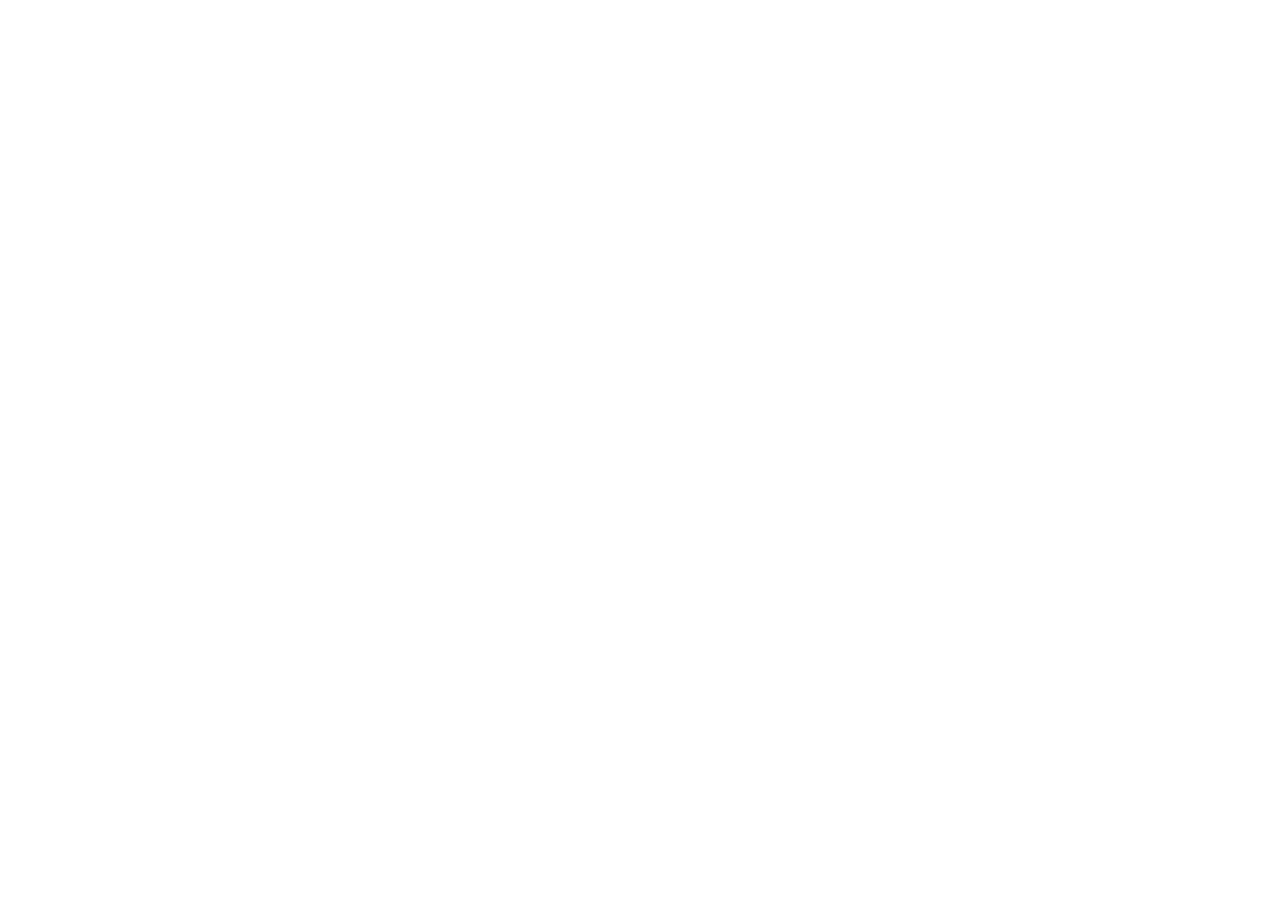
==== nosotros.html @ f6cb1830 "Avance 4" ====
<!DOCTYPE html>
<html lang="es">
<head>
    <meta charset="UTF-8">
    <meta name="viewport" content="width=device-width, initial-scale=1.0">
    <meta name="description" content="Conoce la identidad, misión, visión y valores de Conjunto Zafiro Norte.">
    <title>Nosotros | Conjunto Zafiro Norte</title>
    <link href="https://cdn.jsdelivr.net/npm/bootstrap@5.3.3/dist/css/bootstrap.min.css" rel="stylesheet">
    <link rel="stylesheet" href="assets/styles.css">
    </head>
<body>

    <!-- MENÚ DE NAVEGACIÓN -->
    <nav class="navbar navbar-expand-lg navbar-dark">
        <div class="container">
            <a class="navbar-brand fw-bold" href="index.html">
                CONJUNTO <span>ZAFIRO NORTE</span>
            </a>

            <button class="navbar-toggler" type="button"
                data-bs-toggle="collapse" data-bs-target="#menuPrincipal"
                aria-controls="menuPrincipal" aria-expanded="false"
                aria-label="Abrir menú de navegación">
                <span class="navbar-toggler-icon"></span>
            </button>
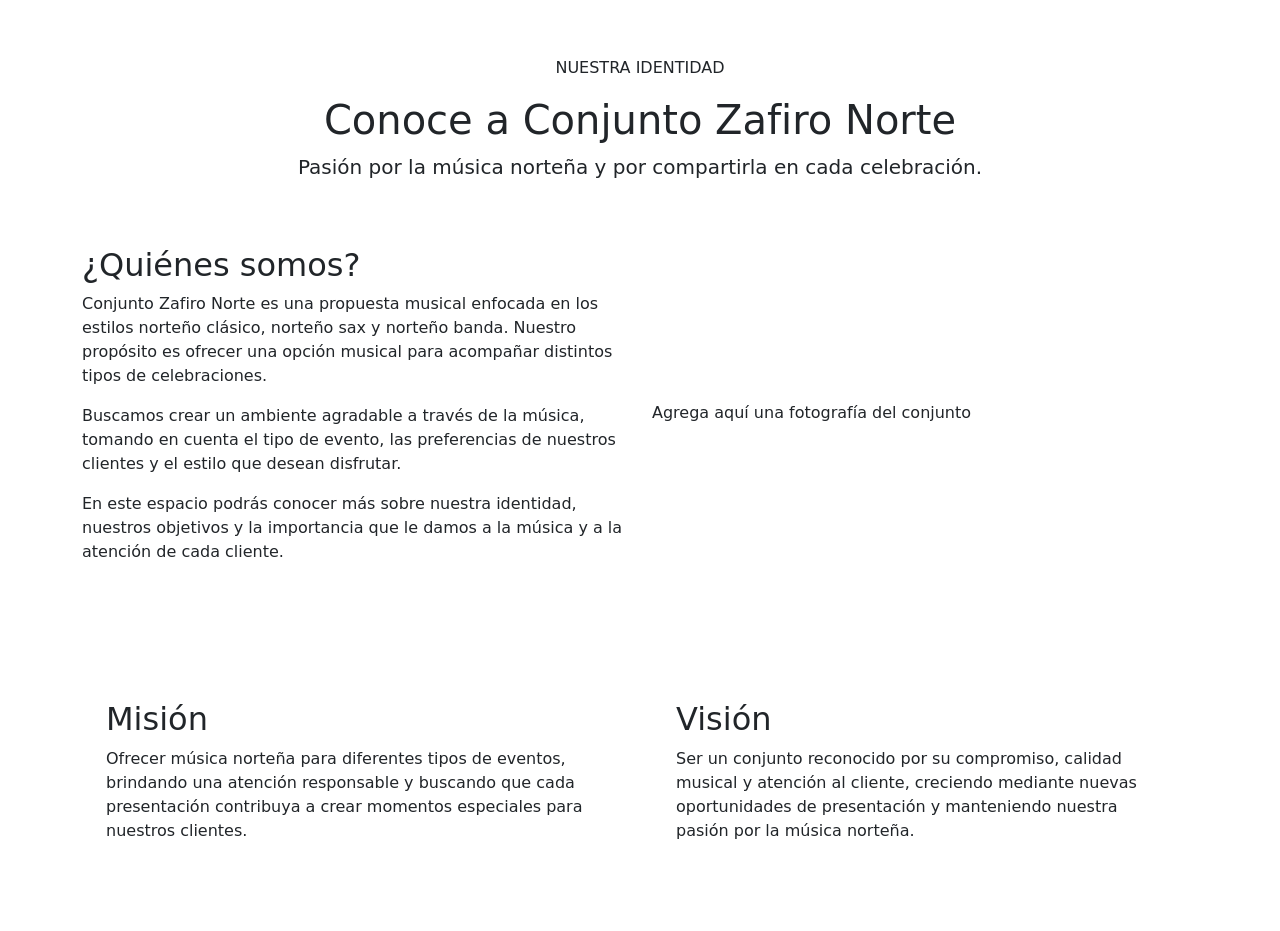
==== commit 23217ee4: "Avance 6" ====
--- a/nosotros.html
+++ b/nosotros.html
@@ -15,11 +15,108 @@
         <div class="container">
             <a class="navbar-brand fw-bold" href="index.html">
                 CONJUNTO <span>ZAFIRO NORTE</span>
-            </a>
-
+            </a>   
             <button class="navbar-toggler" type="button"
                 data-bs-toggle="collapse" data-bs-target="#menuPrincipal"
                 aria-controls="menuPrincipal" aria-expanded="false"
                 aria-label="Abrir menú de navegación">
                 <span class="navbar-toggler-icon"></span>
-            </button>+            </button>
+<div class="collapse navbar-collapse" id="menuPrincipal">
+                <ul class="navbar-nav ms-auto">
+                    <li class="nav-item">
+                        <a class="nav-link" href="index.html">Inicio</a>
+                    </li>
+                    <li class="nav-item">
+                        <a class="nav-link active" href="nosotros.html">Nosotros</a>
+                    </li>
+                    <li class="nav-item">
+                        <a class="nav-link" href="servicios.html">Servicios</a>
+                    </li>
+                    <li class="nav-item">
+                        <a class="nav-link" href="repertorio.html">Repertorio</a>
+                    </li>
+                    <li class="nav-item">
+                        <a class="nav-link" href="agenda.html">Agenda</a>
+                    </li>
+                    <li class="nav-item">
+                        <a class="nav-link" href="contrataciones.html">Contrataciones</a>
+                    </li>
+                </ul>
+            </div>
+        </div>
+    </nav>
+ <header class="encabezado-pagina text-center">
+        <div class="container">
+            <p class="text-uppercase">Nuestra identidad</p>
+            <h1>Conoce a <span>Conjunto Zafiro Norte</span></h1>
+            <p class="lead">
+                Pasión por la música norteña y por compartirla en cada celebración.
+            </p>
+        </div>
+    </header>
+    <main>
+        <section class="container py-5">
+            <div class="row align-items-center g-4">
+                <div class="col-md-6">
+                    <h2 class="titulo-seccion">¿Quiénes somos?</h2>
+                    <p>
+                        Conjunto Zafiro Norte es una propuesta musical enfocada
+                        en los estilos norteño clásico, norteño sax y norteño banda.
+                        Nuestro propósito es ofrecer una opción musical para
+                        acompañar distintos tipos de celebraciones.
+                    </p>
+                    <p>
+                        Buscamos crear un ambiente agradable a través de la música,
+                        tomando en cuenta el tipo de evento, las preferencias de
+                        nuestros clientes y el estilo que desean disfrutar.
+                    </p>
+                    <p>
+                        En este espacio podrás conocer más sobre nuestra identidad,
+                        nuestros objetivos y la importancia que le damos a la
+                        música y a la atención de cada cliente.
+                    </p>
+                </div>
+                <div class="col-md-6">
+                    <img
+                        src="assets/imagenes/conjunto.jpg"
+                        class="img-fluid rounded shadow"
+                        alt="Fotografía general de Conjunto Zafiro Norte"
+                        onerror="this.style.display='none'; this.nextElementSibling.style.display='flex';">
+                    <div class="foto-pendiente" style="display:none;">
+                        Agrega aquí una fotografía del conjunto
+                    </div>
+                </div>
+            </div>
+        </section>
+
+        <!-- MISIÓN Y VISIÓN -->
+        <section class="seccion-oscura py-5">
+            <div class="container">
+                <div class="row g-4">
+                    <div class="col-md-6">
+                        <article class="tarjeta-info h-100 p-4">
+                            <h2>Misión</h2>
+                            <p>
+                                Ofrecer música norteña para diferentes tipos de
+                                eventos, brindando una atención responsable y
+                                buscando que cada presentación contribuya a crear
+                                momentos especiales para nuestros clientes.
+                            </p>
+                        </article>
+                    </div>
+                    <div class="col-md-6">
+                        <article class="tarjeta-info h-100 p-4">
+                            <h2>Visión</h2>
+                            <p>
+                                Ser un conjunto reconocido por su compromiso,
+                                calidad musical y atención al cliente, creciendo
+                                mediante nuevas oportunidades de presentación y
+                                manteniendo nuestra pasión por la música norteña.
+                            </p>
+                        </article>
+                    </div>
+
+                </div>
+            </div>
+        </section>
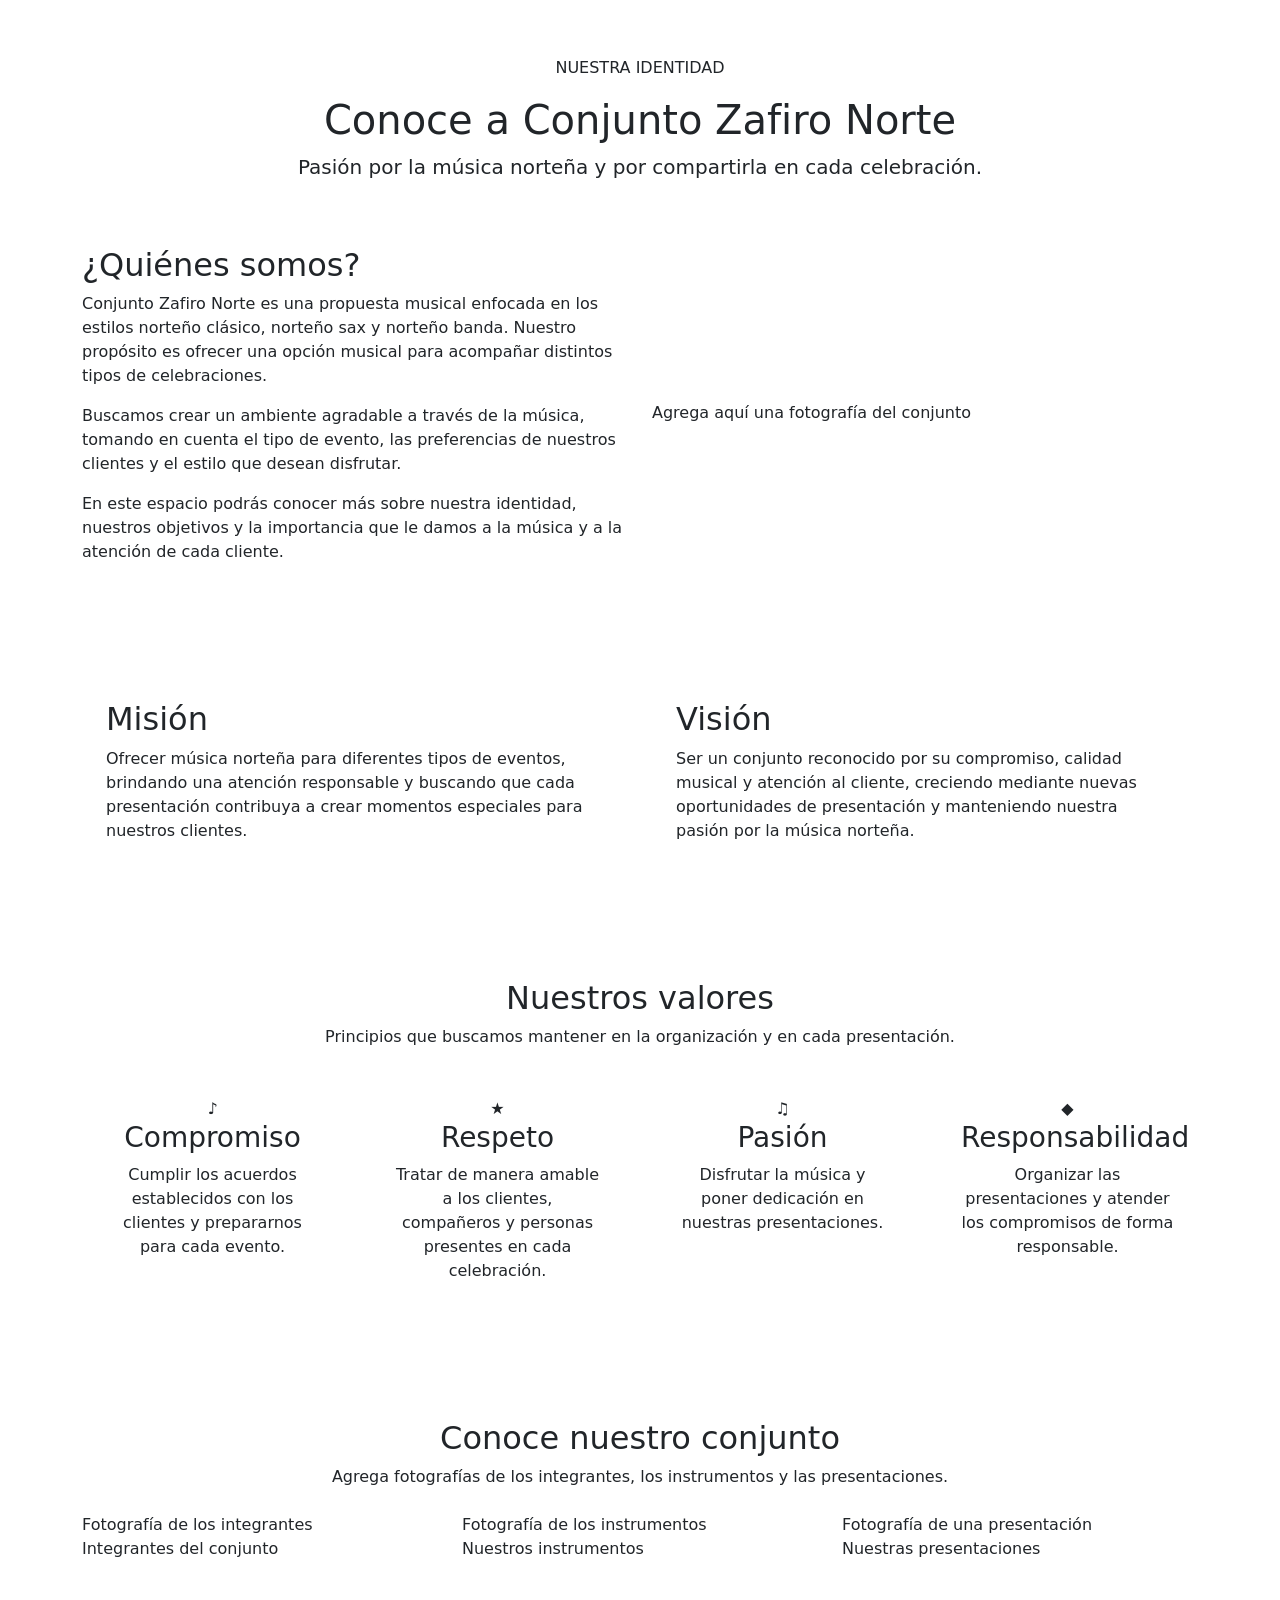
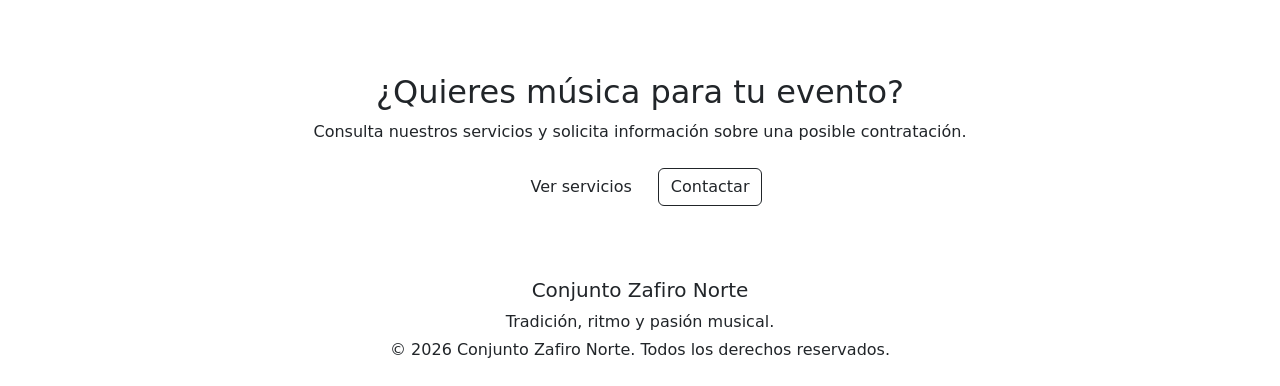
==== commit cf350081: "avance7" ====
--- a/nosotros.html
+++ b/nosotros.html
@@ -89,8 +89,6 @@
                 </div>
             </div>
         </section>
-
-        <!-- MISIÓN Y VISIÓN -->
         <section class="seccion-oscura py-5">
             <div class="container">
                 <div class="row g-4">
@@ -119,4 +117,134 @@
 
                 </div>
             </div>
-        </section>+        </section>
+        <section class="container py-5">
+            <div class="text-center mb-4">
+                <h2 class="titulo-seccion">Nuestros valores</h2>
+                <p>
+                    Principios que buscamos mantener en la organización
+                    y en cada presentación.
+                </p>
+            </div>
+            <div class="row g-4">
+                <div class="col-sm-6 col-lg-3">
+                    <article class="tarjeta-valor h-100 text-center p-4">
+                        <div class="icono-valor">♪</div>
+                        <h3>Compromiso</h3>
+                        <p>
+                            Cumplir los acuerdos establecidos con los clientes
+                            y prepararnos para cada evento.
+                        </p>
+                    </article>
+                </div>
+                <div class="col-sm-6 col-lg-3">
+                    <article class="tarjeta-valor h-100 text-center p-4">
+                        <div class="icono-valor">★</div>
+                        <h3>Respeto</h3>
+                        <p>
+                            Tratar de manera amable a los clientes, compañeros
+                            y personas presentes en cada celebración.
+                        </p>
+                    </article>
+                </div>
+                <div class="col-sm-6 col-lg-3">
+                    <article class="tarjeta-valor h-100 text-center p-4">
+                        <div class="icono-valor">♫</div>
+                        <h3>Pasión</h3>
+                        <p>
+                            Disfrutar la música y poner dedicación en
+                            nuestras presentaciones.
+                        </p>
+                    </article>
+                </div>
+                <div class="col-sm-6 col-lg-3">
+                    <article class="tarjeta-valor h-100 text-center p-4">
+                        <div class="icono-valor">◆</div>
+                        <h3>Responsabilidad</h3>
+                        <p>
+                            Organizar las presentaciones y atender los
+                            compromisos de forma responsable.
+                        </p>
+                    </article>
+                </div>
+            </div>
+        </section>
+        <section class="seccion-oscura py-5">
+            <div class="container">
+                <div class="text-center mb-4">
+                    <h2 class="titulo-seccion">Conoce nuestro conjunto</h2>
+                    <p>
+                        Agrega fotografías de los integrantes, los instrumentos
+                        y las presentaciones.
+                    </p>
+                </div>
+                <div class="row g-4">
+                    <div class="col-md-4">
+                        <figure class="photo-card h-100">
+                            <img
+                                src="assets/imagenes/integrantes.jpg"
+                                alt="Integrantes de Conjunto Zafiro Norte"
+                                onerror="this.style.display='none'; this.nextElementSibling.style.display='flex';">
+
+                            <div class="foto-pendiente" style="display:none;">
+                                Fotografía de los integrantes
+                            </div>
+                            <figcaption>Integrantes del conjunto</figcaption>
+                        </figure>
+                    </div>
+                    <div class="col-md-4">
+                        <figure class="photo-card h-100">
+                            <img
+                                src="assets/imagenes/instrumentos.jpg"
+                                alt="Instrumentos musicales del conjunto"
+                                onerror="this.style.display='none'; this.nextElementSibling.style.display='flex';">
+                            <div class="foto-pendiente" style="display:none;">
+                                Fotografía de los instrumentos
+                            </div>
+                            <figcaption>Nuestros instrumentos</figcaption>
+                        </figure>
+                    </div>
+                    <div class="col-md-4">
+                        <figure class="photo-card h-100">
+                            <img
+                                src="assets/imagenes/escenario.jpg"
+                                alt="Presentación musical en un escenario"
+                                onerror="this.style.display='none'; this.nextElementSibling.style.display='flex';">
+                                  <div class="foto-pendiente" style="display:none;">
+                                Fotografía de una presentación
+                            </div>
+                            <figcaption>Nuestras presentaciones</figcaption>
+                        </figure>
+                    </div>
+                </div>
+            </div>
+        </section>
+        <section class="container py-5 text-center">
+            <h2 class="titulo-seccion">¿Quieres música para tu evento?</h2>
+            <p>
+                Consulta nuestros servicios y solicita información
+                sobre una posible contratación.
+            </p>
+            <a href="servicios.html" class="btn btn-dorado me-2 mt-2">
+                Ver servicios
+            </a>
+            <a href="contrataciones.html" class="btn btn-outline-dark mt-2">
+                Contactar
+            </a>
+        </section>
+    </main>
+    <footer class="footer text-center py-4">
+        <div class="container">
+            <h5>Conjunto Zafiro Norte</h5>
+            <p class="mb-1">Tradición, ritmo y pasión musical.</p>
+            <p class="mb-0">
+                © <span id="anioActual">2026</span> Conjunto Zafiro Norte.
+                Todos los derechos reservados.
+            </p>
+        </div>
+    </footer>
+    <!-- Bootstrap y JavaScript -->
+    <script src="https://cdn.jsdelivr.net/npm/bootstrap@5.3.3/dist/js/bootstrap.bundle.min.js"></script>
+    <script src="assets/script.js"></script>
+</body>
+</html>
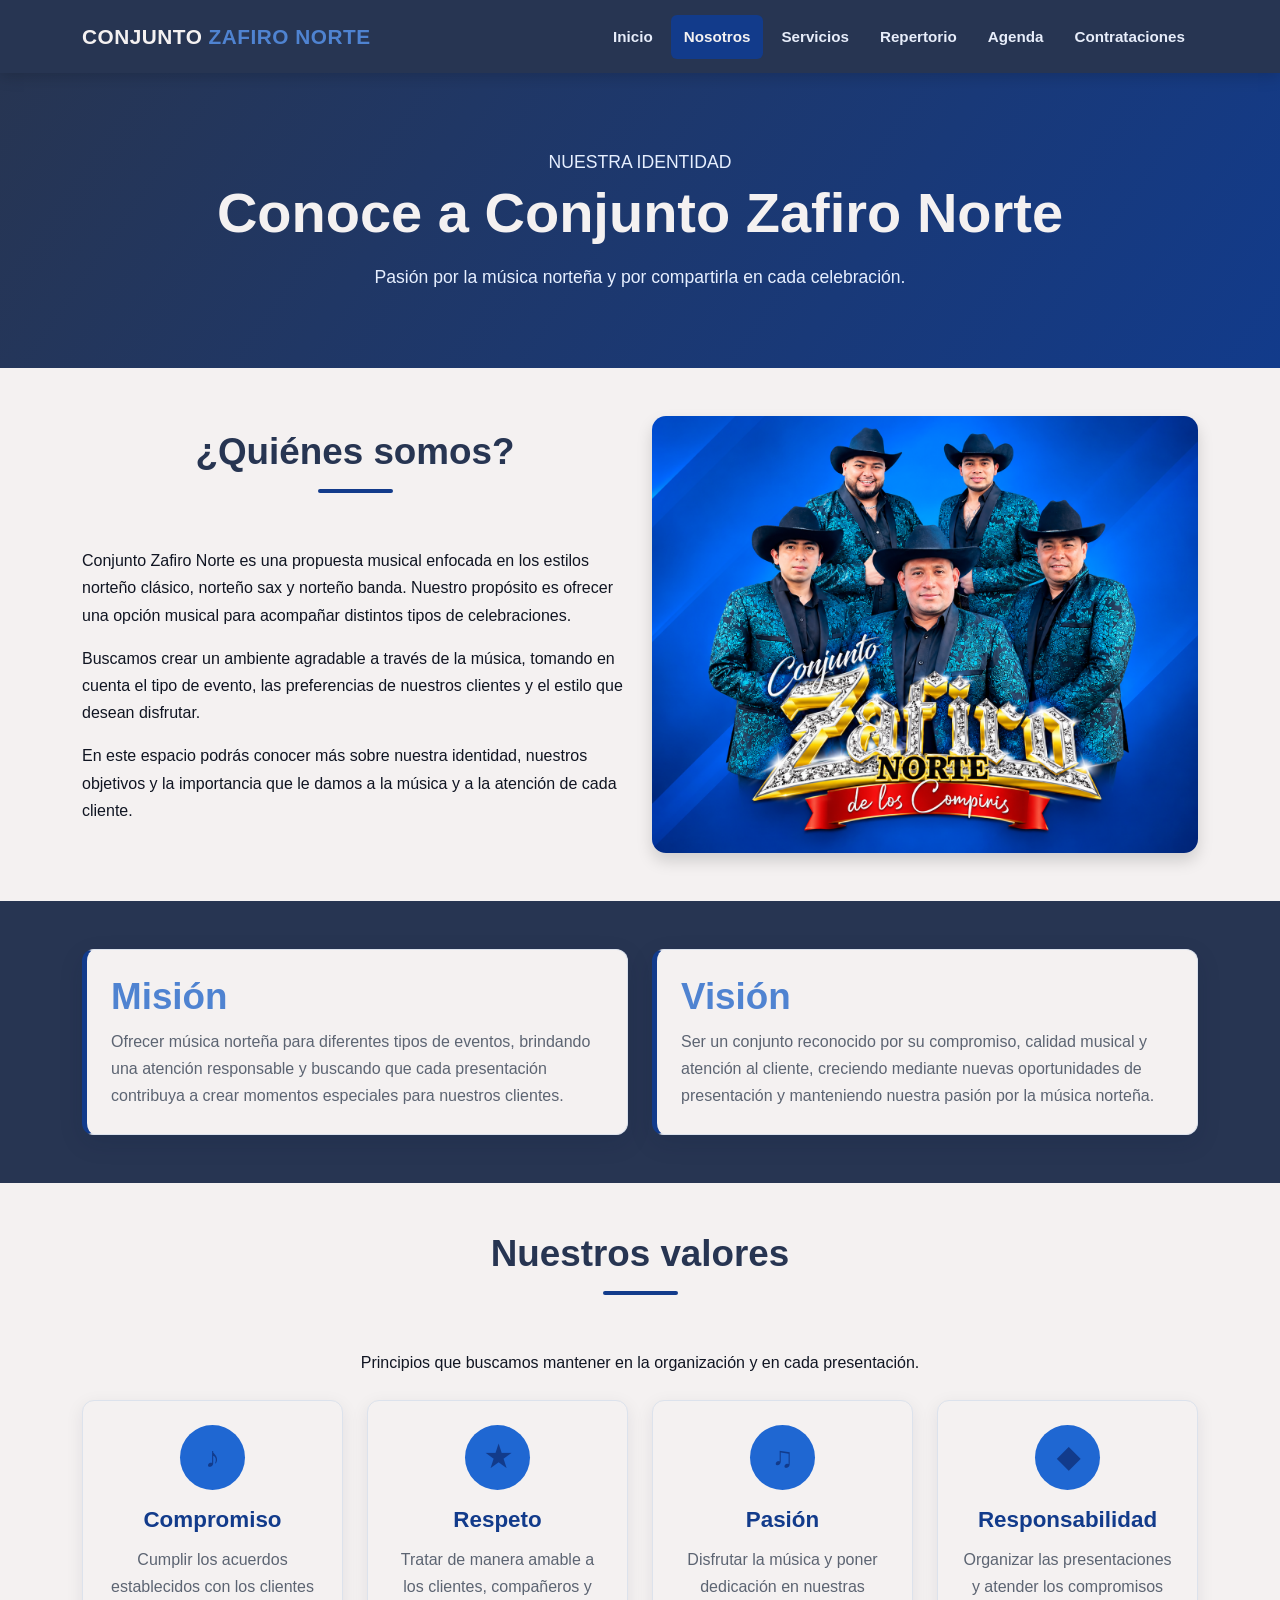
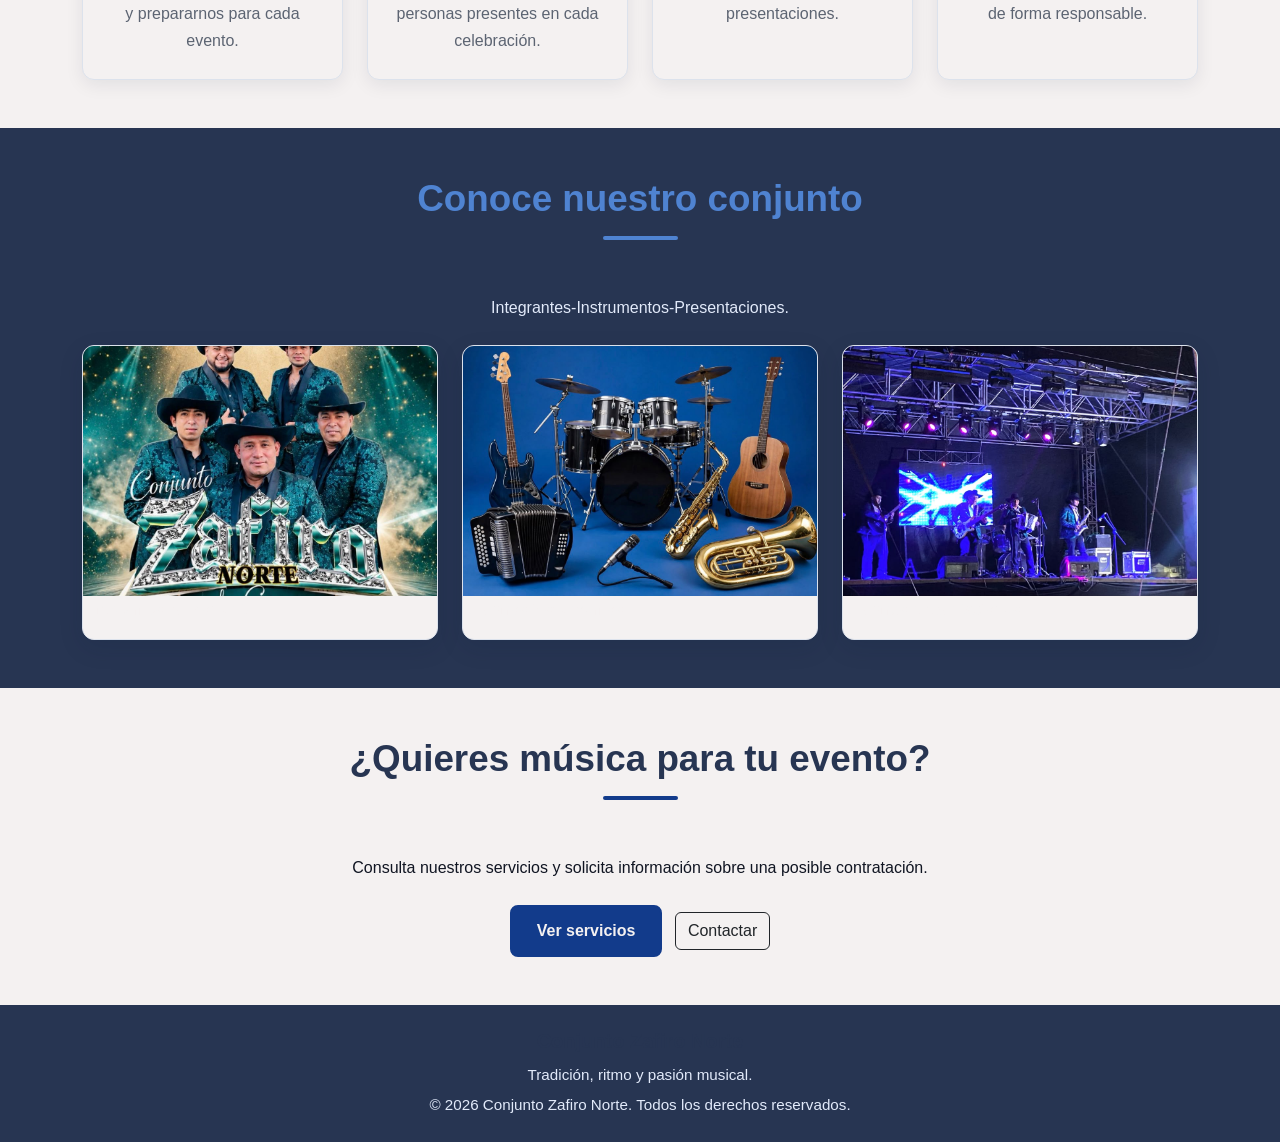
==== commit d5150188: "Avance 10" ====
--- a/nosotros.html
+++ b/nosotros.html
@@ -174,20 +174,18 @@
                 <div class="text-center mb-4">
                     <h2 class="titulo-seccion">Conoce nuestro conjunto</h2>
                     <p>
-                        Agrega fotografías de los integrantes, los instrumentos
-                        y las presentaciones.
+                         Integrantes-Instrumentos-Presentaciones.
                     </p>
                 </div>
                 <div class="row g-4">
                     <div class="col-md-4">
                         <figure class="photo-card h-100">
                             <img
-                                src="assets/imagenes/integrantes.jpg"
+                                src="assets/imagenes/integrantes.jpeg"
                                 alt="Integrantes de Conjunto Zafiro Norte"
                                 onerror="this.style.display='none'; this.nextElementSibling.style.display='flex';">
 
                             <div class="foto-pendiente" style="display:none;">
-                                Fotografía de los integrantes
                             </div>
                             <figcaption>Integrantes del conjunto</figcaption>
                         </figure>
@@ -195,7 +193,7 @@
                     <div class="col-md-4">
                         <figure class="photo-card h-100">
                             <img
-                                src="assets/imagenes/instrumentos.jpg"
+                                src="assets/imagenes/instrumentos.jpeg"
                                 alt="Instrumentos musicales del conjunto"
                                 onerror="this.style.display='none'; this.nextElementSibling.style.display='flex';">
                             <div class="foto-pendiente" style="display:none;">
@@ -207,7 +205,7 @@
                     <div class="col-md-4">
                         <figure class="photo-card h-100">
                             <img
-                                src="assets/imagenes/escenario.jpg"
+                                src="assets/imagenes/escenario.jpeg"
                                 alt="Presentación musical en un escenario"
                                 onerror="this.style.display='none'; this.nextElementSibling.style.display='flex';">
                                   <div class="foto-pendiente" style="display:none;">
@@ -243,7 +241,6 @@
             </p>
         </div>
     </footer>
-    <!-- Bootstrap y JavaScript -->
     <script src="https://cdn.jsdelivr.net/npm/bootstrap@5.3.3/dist/js/bootstrap.bundle.min.js"></script>
     <script src="assets/script.js"></script>
 </body>
--- a/assets/styles.css
+++ b/assets/styles.css
@@ -0,0 +1,753 @@
+
+/* =========================================
+   CONJUNTO ZAFIRO NORTE
+   Diseño general: azul rey, azul claro,
+   blanco y negro.
+========================================= */
+
+/* ---------- VARIABLES DE COLOR ---------- */
+
+:root {
+    --azul-rey: #123b8b;
+    --azul-profundo: #273552;
+    --azul-claro: #1f67d2;
+    --azul-medio: #4f83d1;
+    --blanco: #f4f1f1;
+    --negro: #101522;
+    --gris: #a1b3a1;
+    --gris-texto: #5c6472;
+    --borde: #dce2ec;
+    --sombra: 0 8px 25px rgba(8, 26, 56, 0.12);
+}
+
+/* ---------- CONFIGURACIÓN GENERAL ---------- */
+
+* {
+    box-sizing: border-box;
+}
+
+html {
+    scroll-behavior: smooth;
+    scroll-padding-top: 85px;
+}
+
+body {
+    margin: 0;
+    font-family: Arial, Helvetica, sans-serif;
+    color: var(--negro);
+    background-color: var(--blanco);
+    line-height: 1.7;
+}
+
+img {
+    max-width: 100%;
+    height: auto;
+}
+
+a {
+    color: var(--azul-rey);
+    text-decoration: none;
+    transition: color 0.25s ease;
+}
+
+a:hover {
+    color: var(--azul-medio);
+}
+
+h1,
+h2,
+h3,
+h4,
+h5 {
+    color: var(--azul-profundo);
+    font-weight: 700;
+    line-height: 1.25;
+}
+
+h1 {
+    font-size: clamp(2rem, 5vw, 3.5rem);
+}
+
+h2 {
+    font-size: clamp(1.6rem, 3vw, 2.3rem);
+}
+
+h3 {
+    font-size: 1.4rem;
+}
+
+p {
+    margin-bottom: 1rem;
+}
+
+::selection {
+    color: var(--blanco);
+    background-color: var(--azul-rey);
+}
+
+/* ---------- MENÚ DE NAVEGACIÓN ---------- */
+
+.navbar {
+    background-color: var(--azul-profundo) !important;
+    padding: 14px 0;
+    box-shadow: 0 3px 15px rgba(0, 0, 0, 0.18);
+}
+
+.navbar .container {
+    gap: 15px;
+}
+
+.navbar-brand {
+    color: var(--blanco) !important;
+    font-size: 1.3rem;
+    font-weight: 800;
+    letter-spacing: 0.5px;
+}
+
+.navbar-brand span {
+    color: var(--azul-medio);
+}
+
+.navbar-nav {
+    gap: 5px;
+}
+
+.navbar .nav-link {
+    color: #e7edfa !important;
+    font-size: 0.95rem;
+    font-weight: 600;
+    padding: 9px 13px !important;
+    border-radius: 6px;
+    transition:
+        background-color 0.25s ease,
+        color 0.25s ease;
+}
+
+.navbar .nav-link:hover,
+.navbar .nav-link:focus {
+    color: var(--blanco) !important;
+    background-color: rgba(79, 131, 209, 0.25);
+}
+
+.navbar .nav-link.active {
+    color: var(--blanco) !important;
+    background-color: var(--azul-rey);
+}
+
+.navbar-toggler {
+    border: 1px solid rgba(255, 255, 255, 0.5);
+}
+
+.navbar-toggler:focus {
+    box-shadow: 0 0 0 3px rgba(79, 131, 209, 0.4);
+}
+
+/* ---------- PORTADA DE INICIO ---------- */
+
+.hero {
+    min-height: 520px;
+    display: flex;
+    align-items: center;
+    justify-content: center;
+    padding: 90px 20px;
+    text-align: center;
+    color: var(--blanco);
+    background:
+        linear-gradient(
+            135deg,
+            rgba(8, 26, 56, 0.97),
+            rgba(18, 59, 139, 0.88)
+        );
+    position: relative;
+    overflow: hidden;
+}
+
+.hero .container {
+    max-width: 950px;
+    position: relative;
+    z-index: 1;
+}
+
+.hero h1,
+.hero h2,
+.hero h3 {
+    color: var(--blanco);
+}
+
+.hero h1 {
+    margin-bottom: 22px;
+    font-weight: 800;
+}
+
+.hero p {
+    max-width: 750px;
+    margin: 0 auto 28px;
+    color: #edf3ff;
+    font-size: 1.15rem;
+}
+
+.hero img {
+    border: 4px solid rgba(255, 255, 255, 0.8);
+    border-radius: 16px;
+    box-shadow: var(--sombra);
+}
+
+/* ---------- ENCABEZADOS DE LAS PÁGINAS ---------- */
+
+.encabezado-pagina {
+    padding: 75px 20px;
+    color: var(--blanco);
+    background: linear-gradient(
+        125deg,
+        var(--azul-profundo),
+        var(--azul-rey)
+    );
+}
+
+.encabezado-pagina .container {
+    max-width: 950px;
+}
+
+.encabezado-pagina h1 {
+    color: var(--blanco);
+    margin-bottom: 15px;
+}
+
+.encabezado-pagina p {
+    color: #e6efff;
+    font-size: 1.1rem;
+    margin: 0 auto;
+    max-width: 750px;
+}
+
+/* ---------- TÍTULOS Y SECCIONES ---------- */
+
+.titulo-seccion {
+    text-align: center;
+    margin-bottom: 38px;
+    position: relative;
+    padding-bottom: 16px;
+}
+
+.titulo-seccion::after {
+    content: "";
+    display: block;
+    width: 75px;
+    height: 4px;
+    margin: 14px auto 0;
+    border-radius: 5px;
+    background-color: var(--azul-rey);
+}
+
+.seccion-oscura {
+    padding: 70px 0;
+    color: var(--blanco);
+    background-color: var(--azul-profundo);
+}
+
+.seccion-oscura h1,
+.seccion-oscura h2,
+.seccion-oscura h3,
+.seccion-oscura h4 {
+    color: var(--azul-medio);
+}
+
+.seccion-oscura p {
+    color: #e2eafa;
+}
+
+.seccion-oscura .titulo-seccion::after {
+    background-color: var(--azul-medio);
+}
+
+/* ---------- BOTONES ---------- */
+
+.btn-dorado {
+    display: inline-block;
+    padding: 12px 25px;
+    border: 2px solid var(--azul-rey);
+    border-radius: 8px;
+    background-color: var(--azul-rey);
+    color: var(--blanco);
+    font-weight: 700;
+    text-align: center;
+    cursor: pointer;
+    transition:
+        background-color 0.25s ease,
+        transform 0.25s ease,
+        box-shadow 0.25s ease;
+}
+
+.btn-dorado:hover,
+.btn-dorado:focus {
+    background-color: var(--azul-profundo);
+    border-color: var(--azul-profundo);
+    color: var(--blanco);
+    transform: translateY(-2px);
+    box-shadow: 0 5px 15px rgba(8, 26, 56, 0.2);
+}
+
+.btn-dorado:focus-visible {
+    outline: 3px solid var(--azul-medio);
+    outline-offset: 3px;
+}
+
+/* ---------- TARJETAS MUSICALES Y SERVICIOS ---------- */
+
+.tarjeta-musical {
+    height: 100%;
+    overflow: hidden;
+    background-color: var(--blanco);
+    border: 1px solid var(--borde);
+    border-radius: 14px;
+    box-shadow: var(--sombra);
+    transition:
+        transform 0.25s ease,
+        box-shadow 0.25s ease;
+}
+
+.tarjeta-musical:hover {
+    transform: translateY(-6px);
+    box-shadow: 0 14px 30px rgba(8, 26, 56, 0.18);
+}
+
+.tarjeta-musical img {
+    display: block;
+    width: 100%;
+    height: 230px;
+    object-fit: cover;
+    background-color: var(--azul-claro);
+}
+
+.tarjeta-musical .card-body,
+.tarjeta-musical .contenido-tarjeta {
+    padding: 24px;
+}
+
+.tarjeta-musical h3,
+.tarjeta-musical h4,
+.tarjeta-musical h5 {
+    color: var(--azul-rey);
+    margin-bottom: 12px;
+}
+
+.tarjeta-musical p {
+    color: var(--gris-texto);
+}
+
+.seccion-oscura .tarjeta-musical {
+    color: var(--negro);
+    background-color: var(--blanco);
+}
+
+.seccion-oscura .tarjeta-musical p {
+    color: var(--gris-texto);
+}
+
+.seccion-oscura .tarjeta-musical h3,
+.seccion-oscura .tarjeta-musical h4,
+.seccion-oscura .tarjeta-musical h5 {
+    color: var(--azul-rey);
+}
+
+/* ---------- TARJETAS DE MISIÓN Y VISIÓN ---------- */
+
+.tarjeta-info {
+    height: 100%;
+    padding: 28px;
+    background-color: var(--blanco);
+    border: 1px solid var(--borde);
+    border-left: 5px solid var(--azul-rey);
+    border-radius: 12px;
+    box-shadow: var(--sombra);
+}
+
+.tarjeta-info h3,
+.tarjeta-info h4 {
+    color: var(--azul-rey);
+    margin-bottom: 15px;
+}
+
+.tarjeta-info p {
+    color: var(--gris-texto);
+    margin-bottom: 0;
+}
+
+.seccion-oscura .tarjeta-info {
+    color: var(--negro);
+    background-color: var(--blanco);
+}
+
+.seccion-oscura .tarjeta-info p {
+    color: var(--gris-texto);
+}
+
+/* ---------- TARJETAS DE VALORES ---------- */
+
+.tarjeta-valor {
+    height: 100%;
+    padding: 25px 20px;
+    text-align: center;
+    background-color: var(--blanco);
+    border: 1px solid var(--borde);
+    border-radius: 12px;
+    box-shadow: 0 5px 18px rgba(8, 26, 56, 0.08);
+    transition: transform 0.25s ease;
+}
+
+.tarjeta-valor:hover {
+    transform: translateY(-4px);
+}
+
+.tarjeta-valor h3,
+.tarjeta-valor h4 {
+    color: var(--azul-rey);
+    margin: 12px 0;
+}
+
+.tarjeta-valor p {
+    color: var(--gris-texto);
+    margin-bottom: 0;
+}
+
+.icono-valor {
+    display: flex;
+    align-items: center;
+    justify-content: center;
+    width: 65px;
+    height: 65px;
+    margin: 0 auto 16px;
+    border-radius: 50%;
+    color: var(--azul-rey);
+    background-color: var(--azul-claro);
+    font-size: 1.8rem;
+    font-weight: 800;
+}
+
+/* ---------- GALERÍA DE FOTOS ---------- */
+
+.photo-card {
+    height: 100%;
+    overflow: hidden;
+    background-color: var(--blanco);
+    border: 1px solid var(--borde);
+    border-radius: 12px;
+    box-shadow: var(--sombra);
+}
+
+.photo-card img {
+    display: block;
+    width: 100%;
+    height: 250px;
+    object-fit: cover;
+    transition: transform 0.35s ease;
+}
+
+.photo-card:hover img {
+    transform: scale(1.04);
+}
+
+.photo-card h3,
+.photo-card h4,
+.photo-card p {
+    margin: 15px 18px;
+}
+
+.photo-card h3,
+.photo-card h4 {
+    color: var(--azul-rey);
+}
+
+/* ---------- IMÁGENES PENDIENTES ---------- */
+
+.foto-pendiente {
+    min-height: 180px;
+    display: flex;
+    align-items: center;
+    justify-content: center;
+    padding: 20px;
+    text-align: center;
+    color: var(--azul-rey);
+    background: linear-gradient(
+        135deg,
+        var(--azul-claro),
+        #f5f8ff
+    );
+    border: 2px dashed var(--azul-medio);
+    border-radius: 10px;
+}
+
+.foto-pendiente p {
+    margin: 0;
+    font-weight: 600;
+}
+
+/* ---------- LISTA DE EVENTOS ---------- */
+
+.evento-item {
+    height: 100%;
+    padding: 22px;
+    text-align: center;
+    color: var(--azul-profundo);
+    background-color: var(--blanco);
+    border: 1px solid var(--borde);
+    border-radius: 10px;
+    box-shadow: 0 4px 14px rgba(8, 26, 56, 0.08);
+    transition:
+        transform 0.25s ease,
+        background-color 0.25s ease;
+}
+
+.evento-item:hover {
+    transform: translateY(-4px);
+    background-color: var(--azul-claro);
+}
+
+.evento-item h3,
+.evento-item h4,
+.evento-item p {
+    margin-bottom: 0;
+}
+
+.evento-item h3,
+.evento-item h4 {
+    color: var(--azul-rey);
+}
+
+/* ---------- FORMULARIOS ---------- */
+
+.formulario-web {
+    padding: 28px;
+    background-color: var(--blanco);
+    border: 1px solid var(--borde);
+    border-radius: 14px;
+    box-shadow: var(--sombra);
+}
+
+.formulario-web label {
+    display: block;
+    color: var(--azul-profundo);
+    font-weight: 700;
+}
+
+.form-control,
+.form-select {
+    min-height: 45px;
+    padding: 10px 12px;
+    color: var(--negro);
+    background-color: var(--blanco);
+    border: 1px solid #cbd4e2;
+    border-radius: 7px;
+}
+
+textarea.form-control {
+    min-height: 110px;
+    resize: vertical;
+}
+
+.form-control:focus,
+.form-select:focus {
+    border-color: var(--azul-medio);
+    box-shadow: 0 0 0 0.2rem rgba(79, 131, 209, 0.2);
+}
+
+.formulario-web .btn-dorado {
+    margin-top: 5px;
+}
+
+.formulario-web button:disabled {
+    cursor: not-allowed;
+    opacity: 0.65;
+}
+
+/* ---------- CONTENIDO GENERAL ---------- */
+
+main.container {
+    padding-top: 10px;
+    padding-bottom: 10px;
+}
+
+main img.rounded {
+    border-radius: 14px !important;
+}
+
+main ul {
+    padding-left: 25px;
+}
+
+main li {
+    margin-bottom: 8px;
+}
+
+main .row {
+    align-items: stretch;
+}
+
+/* ---------- PIE DE PÁGINA ---------- */
+
+.footer {
+    padding: 25px 15px;
+    color: var(--blanco);
+    background-color: var(--azul-profundo);
+}
+
+.footer p {
+    margin: 0;
+    color: #e2eafa;
+    font-size: 0.95rem;
+}
+
+/* ---------- MENSAJES Y RESULTADOS ---------- */
+
+#resultadoAgenda,
+#resultadoRepertorio {
+    margin-top: 18px;
+    padding: 15px;
+    border-radius: 8px;
+}
+
+.mensaje-exito {
+    color: #155724;
+    background-color: #d4edda;
+    border: 1px solid #b7dfc0;
+}
+
+.mensaje-error {
+    color: #842029;
+    background-color: #f8d7da;
+    border: 1px solid #f1bfc4;
+}
+
+/* ---------- ACCESIBILIDAD ---------- */
+
+button,
+input,
+select,
+textarea {
+    font: inherit;
+}
+
+a:focus-visible,
+button:focus-visible {
+    outline: 3px solid var(--azul-medio);
+    outline-offset: 3px;
+}
+
+/* ---------- TABLETAS ---------- */
+
+@media (max-width: 991.98px) {
+    .navbar-nav {
+        gap: 3px;
+        padding-top: 12px;
+    }
+
+    .navbar .nav-link {
+        padding: 10px 12px !important;
+    }
+
+    .hero {
+        min-height: 430px;
+        padding: 70px 20px;
+    }
+
+    .encabezado-pagina {
+        padding: 60px 20px;
+    }
+
+    .seccion-oscura {
+        padding: 55px 0;
+    }
+}
+
+/* ---------- CELULARES ---------- */
+
+@media (max-width: 767.98px) {
+    body {
+        font-size: 0.97rem;
+    }
+
+    .hero {
+        min-height: 360px;
+        padding: 55px 18px;
+    }
+
+    .hero p,
+    .encabezado-pagina p {
+        font-size: 1rem;
+    }
+
+    .encabezado-pagina {
+        padding: 48px 18px;
+    }
+
+    .seccion-oscura {
+        padding: 45px 0;
+    }
+
+    .titulo-seccion {
+        margin-bottom: 28px;
+    }
+
+    .tarjeta-musical img {
+        height: 215px;
+    }
+
+    .photo-card img {
+        height: 220px;
+    }
+
+    .tarjeta-info,
+    .tarjeta-valor {
+        padding: 22px;
+    }
+
+    .formulario-web {
+        padding: 20px;
+    }
+
+    .btn-dorado {
+        max-width: 100%;
+    }
+
+    main.container {
+        margin-top: 30px !important;
+        margin-bottom: 30px !important;
+    }
+}
+
+/* ---------- CELULARES PEQUEÑOS ---------- */
+
+@media (max-width: 400px) {
+    .navbar-brand {
+        font-size: 1.1rem;
+    }
+
+    .hero {
+        padding: 45px 14px;
+    }
+
+    .encabezado-pagina {
+        padding: 40px 14px;
+    }
+
+    .formulario-web {
+        padding: 16px;
+    }
+
+    .tarjeta-musical .card-body,
+    .tarjeta-musical .contenido-tarjeta {
+        padding: 18px;
+    }
+}
+
+/* ---------- REDUCIR ANIMACIONES ---------- */
+
+@media (prefers-reduced-motion: reduce) {
+    *,
+    *::before,
+    *::after {
+        scroll-behavior: auto !important;
+        transition-duration: 0.01ms !important;
+        animation-duration: 0.01ms !important;
+    }
+}
